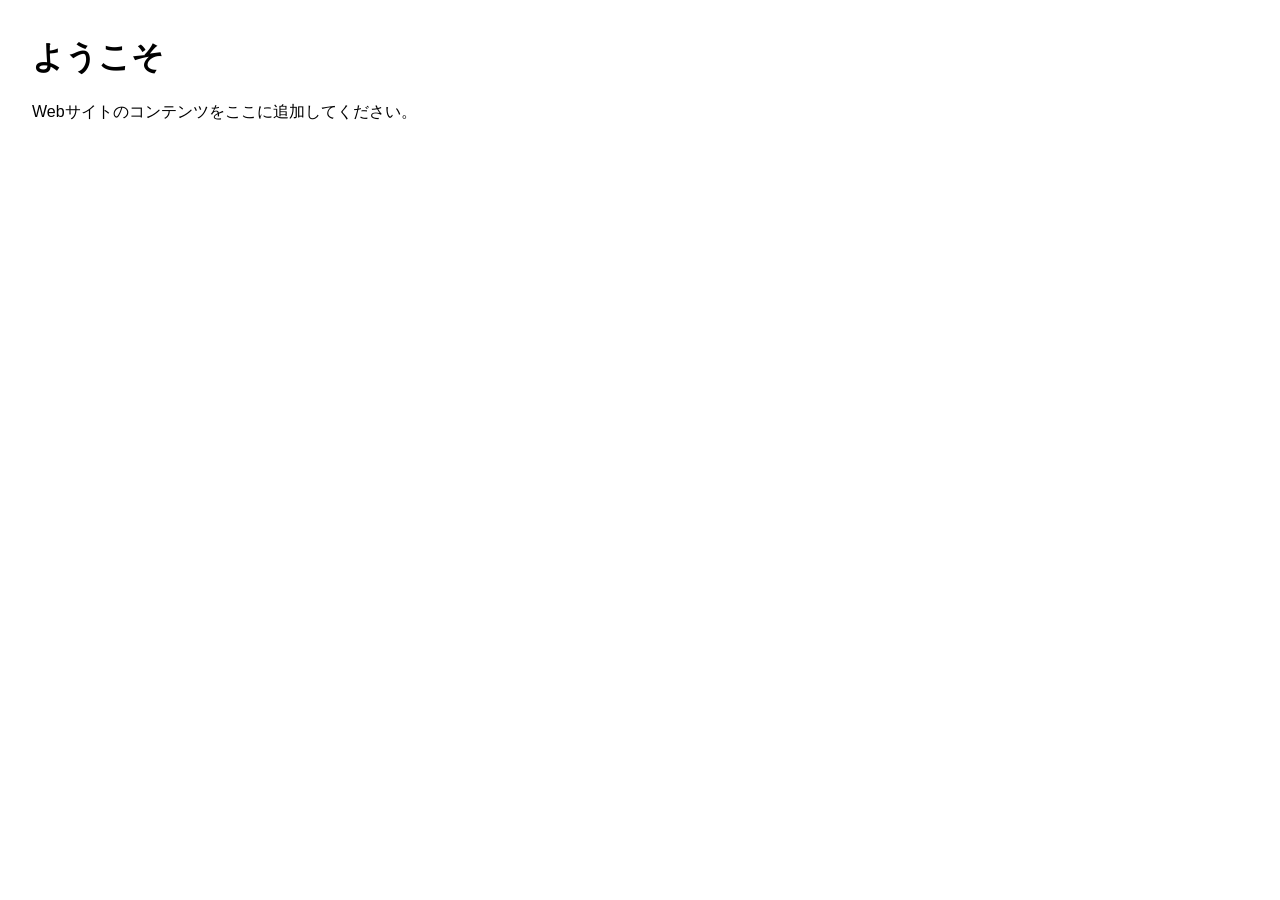
==== index.html @ 67c65570 "初期コミット：Webサイトの最低限のファイルを追加 Co-authored-by: Cursor <cursoragent@cursor.com>" ====
<!DOCTYPE html>
<html lang="ja">
<head>
  <meta charset="UTF-8">
  <meta name="viewport" content="width=device-width, initial-scale=1.0">
  <title>サイトタイトル</title>
  <link rel="stylesheet" href="style.css">
</head>
<body>
  <h1>ようこそ</h1>
  <p>Webサイトのコンテンツをここに追加してください。</p>
</body>
</html>
---- style.css ----
* {
  margin: 0;
  padding: 0;
  box-sizing: border-box;
}

body {
  font-family: sans-serif;
  line-height: 1.6;
  padding: 2rem;
}

h1 {
  margin-bottom: 1rem;
}
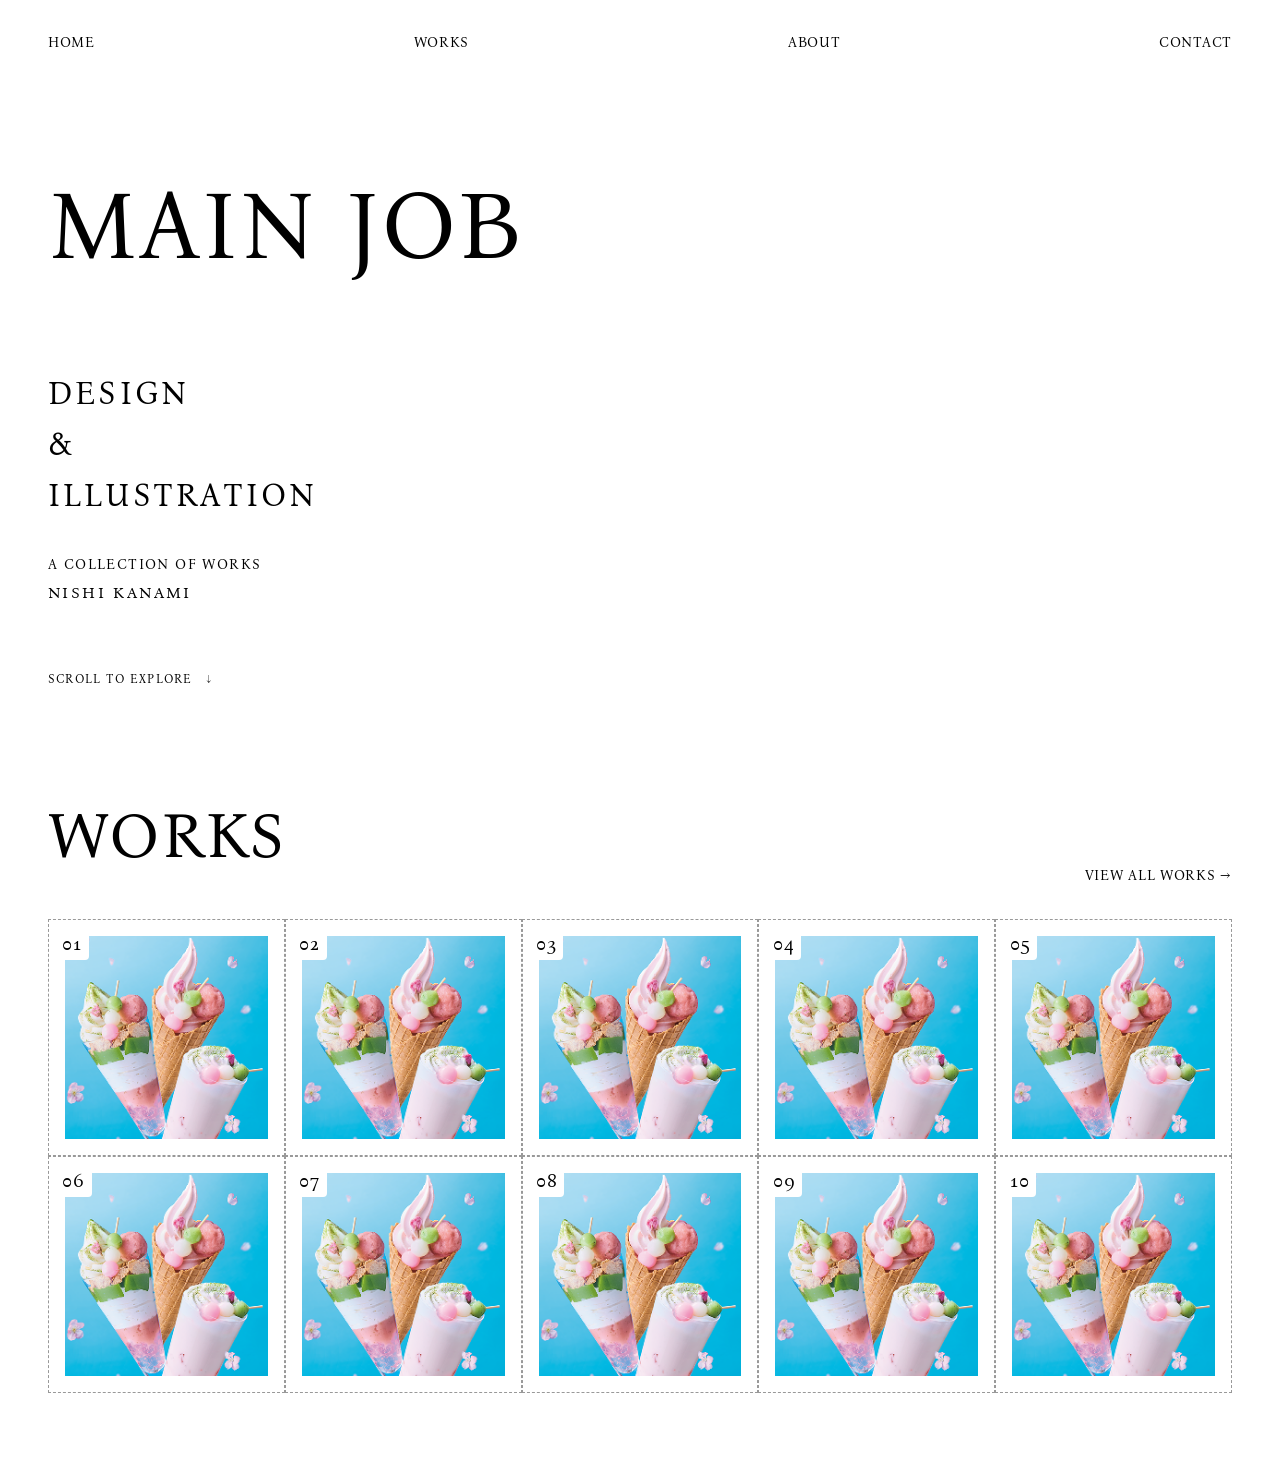
==== commit 0d42bad3: "works サムネまで進めた" ====
--- a/index.html
+++ b/index.html
@@ -3,11 +3,62 @@
 <head>
   <meta charset="UTF-8">
   <meta name="viewport" content="width=device-width, initial-scale=1.0">
-  <title>サイトタイトル</title>
+  <title>NISHI KANAMI - DESIGN & ILLUSTRATION</title>
+  <link rel="preconnect" href="https://fonts.googleapis.com">
+  <link rel="preconnect" href="https://fonts.gstatic.com" crossorigin>
+  <link href="https://fonts.googleapis.com/css2?family=Bona+Nova:ital,wght@0,400;0,700;1,400&display=swap" rel="stylesheet">
   <link rel="stylesheet" href="style.css">
 </head>
 <body>
-  <h1>ようこそ</h1>
-  <p>Webサイトのコンテンツをここに追加してください。</p>
+  <header class="header">
+    <nav class="header-nav">
+      <a href="#">HOME</a>
+      <a href="#">WORKS</a>
+      <a href="#">ABOUT</a>
+      <a href="#">CONTACT</a>
+    </nav>
+  </header>
+
+  <main>
+    <section class="main-job">
+      <h1 class="main-job-title">MAIN JOB</h1>
+    </section>
+
+    <section class="design-section">
+      <p class="design-text">
+        DESIGN<br>
+        &<br>
+        ILLUSTRATION
+      </p>
+    </section>
+
+    <section class="collection-section">
+      <p class="collection-caption">A COLLECTION OF WORKS</p>
+      <p class="collection-name">NISHI KANAMI</p>
+    </section>
+
+    <section class="scroll-section">
+      <p class="scroll-indicator">SCROLL TO EXPLORE <span class="arrow">↓</span></p>
+    </section>
+
+    <section class="works">
+      <div class="works-header">
+        <h2 class="works-title">WORKS</h2>
+        <a href="#" class="view-all">VIEW ALL WORKS →</a>
+      </div>
+      <div class="works-grid">
+        <a href="#" class="work-item"><span class="work-num">01</span><div class="work-thumb"><div class="work-thumb-overlay"><span class="work-overlay-year">2023</span><span class="work-overlay-title">COEDO PRISM</span><span class="work-overlay-subtitle">PACKAGE DESIGN</span></div></div></a>
+        <a href="#" class="work-item"><span class="work-num">02</span><div class="work-thumb"><div class="work-thumb-overlay"><span class="work-overlay-year">2023</span><span class="work-overlay-title">COEDO PRISM</span><span class="work-overlay-subtitle">PACKAGE DESIGN</span></div></div></a>
+        <a href="#" class="work-item"><span class="work-num">03</span><div class="work-thumb"><div class="work-thumb-overlay"><span class="work-overlay-year">2023</span><span class="work-overlay-title">COEDO PRISM</span><span class="work-overlay-subtitle">PACKAGE DESIGN</span></div></div></a>
+        <a href="#" class="work-item"><span class="work-num">04</span><div class="work-thumb"><div class="work-thumb-overlay"><span class="work-overlay-year">2023</span><span class="work-overlay-title">COEDO PRISM</span><span class="work-overlay-subtitle">PACKAGE DESIGN</span></div></div></a>
+        <a href="#" class="work-item"><span class="work-num">05</span><div class="work-thumb"><div class="work-thumb-overlay"><span class="work-overlay-year">2023</span><span class="work-overlay-title">COEDO PRISM</span><span class="work-overlay-subtitle">PACKAGE DESIGN</span></div></div></a>
+        <a href="#" class="work-item"><span class="work-num">06</span><div class="work-thumb"><div class="work-thumb-overlay"><span class="work-overlay-year">2023</span><span class="work-overlay-title">COEDO PRISM</span><span class="work-overlay-subtitle">PACKAGE DESIGN</span></div></div></a>
+        <a href="#" class="work-item"><span class="work-num">07</span><div class="work-thumb"><div class="work-thumb-overlay"><span class="work-overlay-year">2023</span><span class="work-overlay-title">COEDO PRISM</span><span class="work-overlay-subtitle">PACKAGE DESIGN</span></div></div></a>
+        <a href="#" class="work-item"><span class="work-num">08</span><div class="work-thumb"><div class="work-thumb-overlay"><span class="work-overlay-year">2023</span><span class="work-overlay-title">COEDO PRISM</span><span class="work-overlay-subtitle">PACKAGE DESIGN</span></div></div></a>
+        <a href="#" class="work-item"><span class="work-num">09</span><div class="work-thumb"><div class="work-thumb-overlay"><span class="work-overlay-year">2023</span><span class="work-overlay-title">COEDO PRISM</span><span class="work-overlay-subtitle">PACKAGE DESIGN</span></div></div></a>
+        <a href="#" class="work-item"><span class="work-num">10</span><div class="work-thumb"><div class="work-thumb-overlay"><span class="work-overlay-year">2023</span><span class="work-overlay-title">COEDO PRISM</span><span class="work-overlay-subtitle">PACKAGE DESIGN</span></div></div></a>
+      </div>
+    </section>
+  </main>
 </body>
 </html>
--- a/style.css
+++ b/style.css
@@ -1,15 +1,216 @@
 * {
-  margin: 0;
-  padding: 0;
-  box-sizing: border-box;
+    margin: 0;
+    padding: 0;
+    box-sizing: border-box;
 }
 
 body {
-  font-family: sans-serif;
-  line-height: 1.6;
-  padding: 2rem;
-}
-
-h1 {
-  margin-bottom: 1rem;
-}
+    font-family: "Bona Nova", serif;
+    line-height: 1.6;
+    background: #fff;
+    color: #000;
+}
+
+/* Header */
+.header {
+    width: 100%;
+    padding: 2rem 3rem;
+}
+
+.header-nav {
+    display: flex;
+    justify-content: space-between;
+    max-width: 100%;
+}
+
+.header-nav a {
+    font-family: "Bona Nova", serif;
+    font-size: 0.875rem;
+    font-weight: 500;
+    letter-spacing: 0.05em;
+    text-transform: uppercase;
+    color: #000;
+    text-decoration: none;
+}
+
+.header-nav a:hover {
+    opacity: 0.6;
+}
+
+/* Main Job */
+.main-job {
+    padding: 4rem 3rem;
+}
+
+.main-job-title {
+    font-family: "Bona Nova", serif;
+    font-size: clamp(3rem, 8vw, 6rem);
+    font-weight: 400;
+    letter-spacing: 0.02em;
+}
+
+/* Design Section */
+.design-section {
+    padding: 0 3rem 2rem;
+}
+
+.design-text {
+    font-family: "Bona Nova", serif;
+    font-size: clamp(1.25rem, 3vw, 2rem);
+    font-weight: 400;
+    letter-spacing: 0.1em;
+    line-height: 1.6;
+}
+
+/* Collection Section */
+.collection-section {
+    padding: 0 3rem 2rem;
+}
+
+.collection-caption {
+    font-family: "Bona Nova", serif;
+    font-size: 0.875rem;
+    letter-spacing: 0.1em;
+    margin-bottom: 0.25rem;
+}
+
+.collection-name {
+    font-family: "Bona Nova", serif;
+    font-size: 1rem;
+    letter-spacing: 0.15em;
+}
+
+/* Scroll Section */
+.scroll-section {
+    padding: 2rem 3rem;
+}
+
+.scroll-indicator {
+    font-family: "Bona Nova", serif;
+    font-size: 0.75rem;
+    letter-spacing: 0.1em;
+}
+
+.scroll-indicator .arrow {
+    display: inline-block;
+    margin-left: 0.5rem;
+}
+
+/* Works */
+.works {
+    padding: 4rem 3rem;
+}
+
+.works-header {
+    display: flex;
+    justify-content: space-between;
+    align-items: flex-end;
+    margin-bottom: 2rem;
+}
+
+.works-title {
+    font-family: "Bona Nova", serif;
+    font-size: clamp(2rem, 5vw, 4rem);
+    font-weight: 400;
+    letter-spacing: 0.02em;
+}
+
+.view-all {
+    font-family: "Bona Nova", serif;
+    font-size: 0.875rem;
+    letter-spacing: 0.05em;
+    color: #000;
+    text-decoration: none;
+}
+
+.view-all:hover {
+    opacity: 0.6;
+}
+
+.works-grid {
+    display: flex;
+    flex-wrap: wrap;
+    gap: 0;
+}
+
+.work-item {
+    position: relative;
+    display: block;
+    width: 20%;
+    min-width: 140px;
+    aspect-ratio: 1;
+    text-decoration: none;
+    color: inherit;
+}
+
+.work-num {
+    position: absolute;
+    top: 0.5rem;
+    left: 0.5rem;
+    font-family: "Bona Nova", serif;
+    font-size: 1.25rem;
+    letter-spacing: 0.05em;
+    line-height: 1.25;
+    z-index: 1;
+    background: #fff;
+    padding: 0.25rem 0.4rem;
+    border-radius: 4px;
+}
+
+.work-thumb {
+    position: relative;
+    width: 100%;
+    height: 100%;
+    border: 1px dashed #999;
+    overflow: hidden;
+}
+
+.work-thumb::before {
+    content: "";
+    position: absolute;
+    inset: 16px;
+    background: #f0f0f0 url("images/work-sample.png") center / cover no-repeat;
+    transition: filter 0.3s ease;
+}
+
+.work-item:hover .work-thumb::before {
+    filter: blur(5px);
+}
+
+.work-thumb-overlay {
+    position: absolute;
+    inset: 16px;
+    display: flex;
+    flex-direction: column;
+    align-items: flex-start;
+    justify-content: center;
+    gap: 0.25rem;
+    padding: 1rem;
+    opacity: 0;
+    transition: opacity 0.3s ease;
+    z-index: 2;
+}
+
+.work-item:hover .work-thumb-overlay {
+    opacity: 1;
+}
+
+.work-overlay-year,
+.work-overlay-title,
+.work-overlay-subtitle {
+    font-family: "Bona Nova", serif;
+    font-weight: 400;
+    letter-spacing: 0.1em;
+}
+
+.work-overlay-year {
+    font-size: 0.75rem;
+}
+
+.work-overlay-title {
+    font-size: 0.875rem;
+}
+
+.work-overlay-subtitle {
+    font-size: 0.75rem;
+}
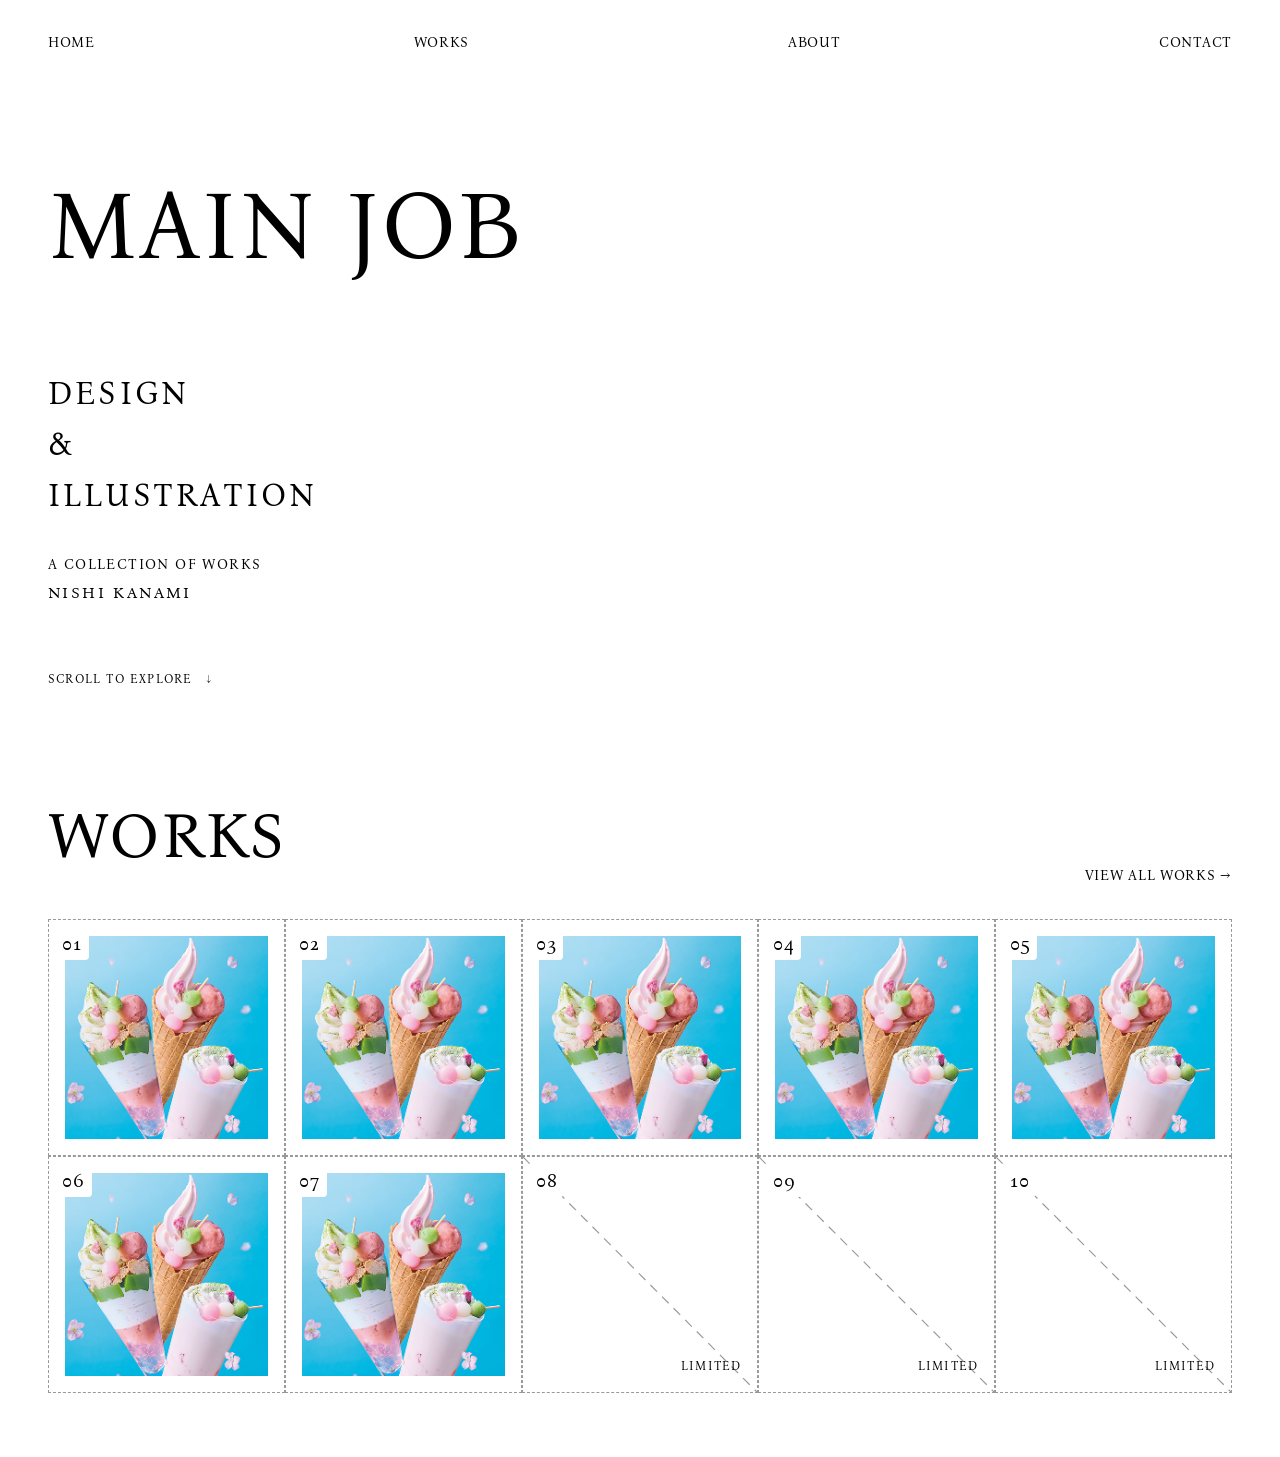
==== commit f6a36894: "斜線追加" ====
--- a/index.html
+++ b/index.html
@@ -54,9 +54,9 @@
         <a href="#" class="work-item"><span class="work-num">05</span><div class="work-thumb"><div class="work-thumb-overlay"><span class="work-overlay-year">2023</span><span class="work-overlay-title">COEDO PRISM</span><span class="work-overlay-subtitle">PACKAGE DESIGN</span></div></div></a>
         <a href="#" class="work-item"><span class="work-num">06</span><div class="work-thumb"><div class="work-thumb-overlay"><span class="work-overlay-year">2023</span><span class="work-overlay-title">COEDO PRISM</span><span class="work-overlay-subtitle">PACKAGE DESIGN</span></div></div></a>
         <a href="#" class="work-item"><span class="work-num">07</span><div class="work-thumb"><div class="work-thumb-overlay"><span class="work-overlay-year">2023</span><span class="work-overlay-title">COEDO PRISM</span><span class="work-overlay-subtitle">PACKAGE DESIGN</span></div></div></a>
-        <a href="#" class="work-item"><span class="work-num">08</span><div class="work-thumb"><div class="work-thumb-overlay"><span class="work-overlay-year">2023</span><span class="work-overlay-title">COEDO PRISM</span><span class="work-overlay-subtitle">PACKAGE DESIGN</span></div></div></a>
-        <a href="#" class="work-item"><span class="work-num">09</span><div class="work-thumb"><div class="work-thumb-overlay"><span class="work-overlay-year">2023</span><span class="work-overlay-title">COEDO PRISM</span><span class="work-overlay-subtitle">PACKAGE DESIGN</span></div></div></a>
-        <a href="#" class="work-item"><span class="work-num">10</span><div class="work-thumb"><div class="work-thumb-overlay"><span class="work-overlay-year">2023</span><span class="work-overlay-title">COEDO PRISM</span><span class="work-overlay-subtitle">PACKAGE DESIGN</span></div></div></a>
+        <a href="#" class="work-item work-item-limited"><span class="work-num">08</span><div class="work-thumb work-thumb-limited"><span class="work-limited-text">LIMITED</span></div></a>
+        <a href="#" class="work-item work-item-limited"><span class="work-num">09</span><div class="work-thumb work-thumb-limited"><span class="work-limited-text">LIMITED</span></div></a>
+        <a href="#" class="work-item work-item-limited"><span class="work-num">10</span><div class="work-thumb work-thumb-limited"><span class="work-limited-text">LIMITED</span></div></a>
       </div>
     </section>
   </main>
--- a/style.css
+++ b/style.css
@@ -174,7 +174,40 @@
 }
 
 .work-item:hover .work-thumb::before {
-    filter: blur(5px);
+    filter: blur(30px);
+}
+
+/* Work limited (08-10) */
+.work-thumb-limited::before {
+    display: none;
+}
+
+.work-thumb-limited {
+    background: #fff;
+}
+
+.work-thumb-limited::after {
+    content: "";
+    position: absolute;
+    top: 0;
+    left: 0;
+    width: 100%;
+    height: 100%;
+    background: url("data:image/svg+xml,%3Csvg xmlns='http://www.w3.org/2000/svg' viewBox='0 0 100 100' preserveAspectRatio='none'%3E%3Cline x1='0' y1='0' x2='100' y2='100' stroke='%23999' stroke-width='0.5' stroke-dasharray='4 3'/%3E%3C/svg%3E") no-repeat center/100% 100%;
+    pointer-events: none;
+}
+
+.work-limited-text {
+    position: absolute;
+    bottom: 16px;
+    right: 16px;
+    font-family: "Bona Nova", serif;
+    font-size: 0.75rem;
+    font-weight: 400;
+    letter-spacing: 0.1em;
+    color: #000;
+    text-transform: uppercase;
+    z-index: 1;
 }
 
 .work-thumb-overlay {
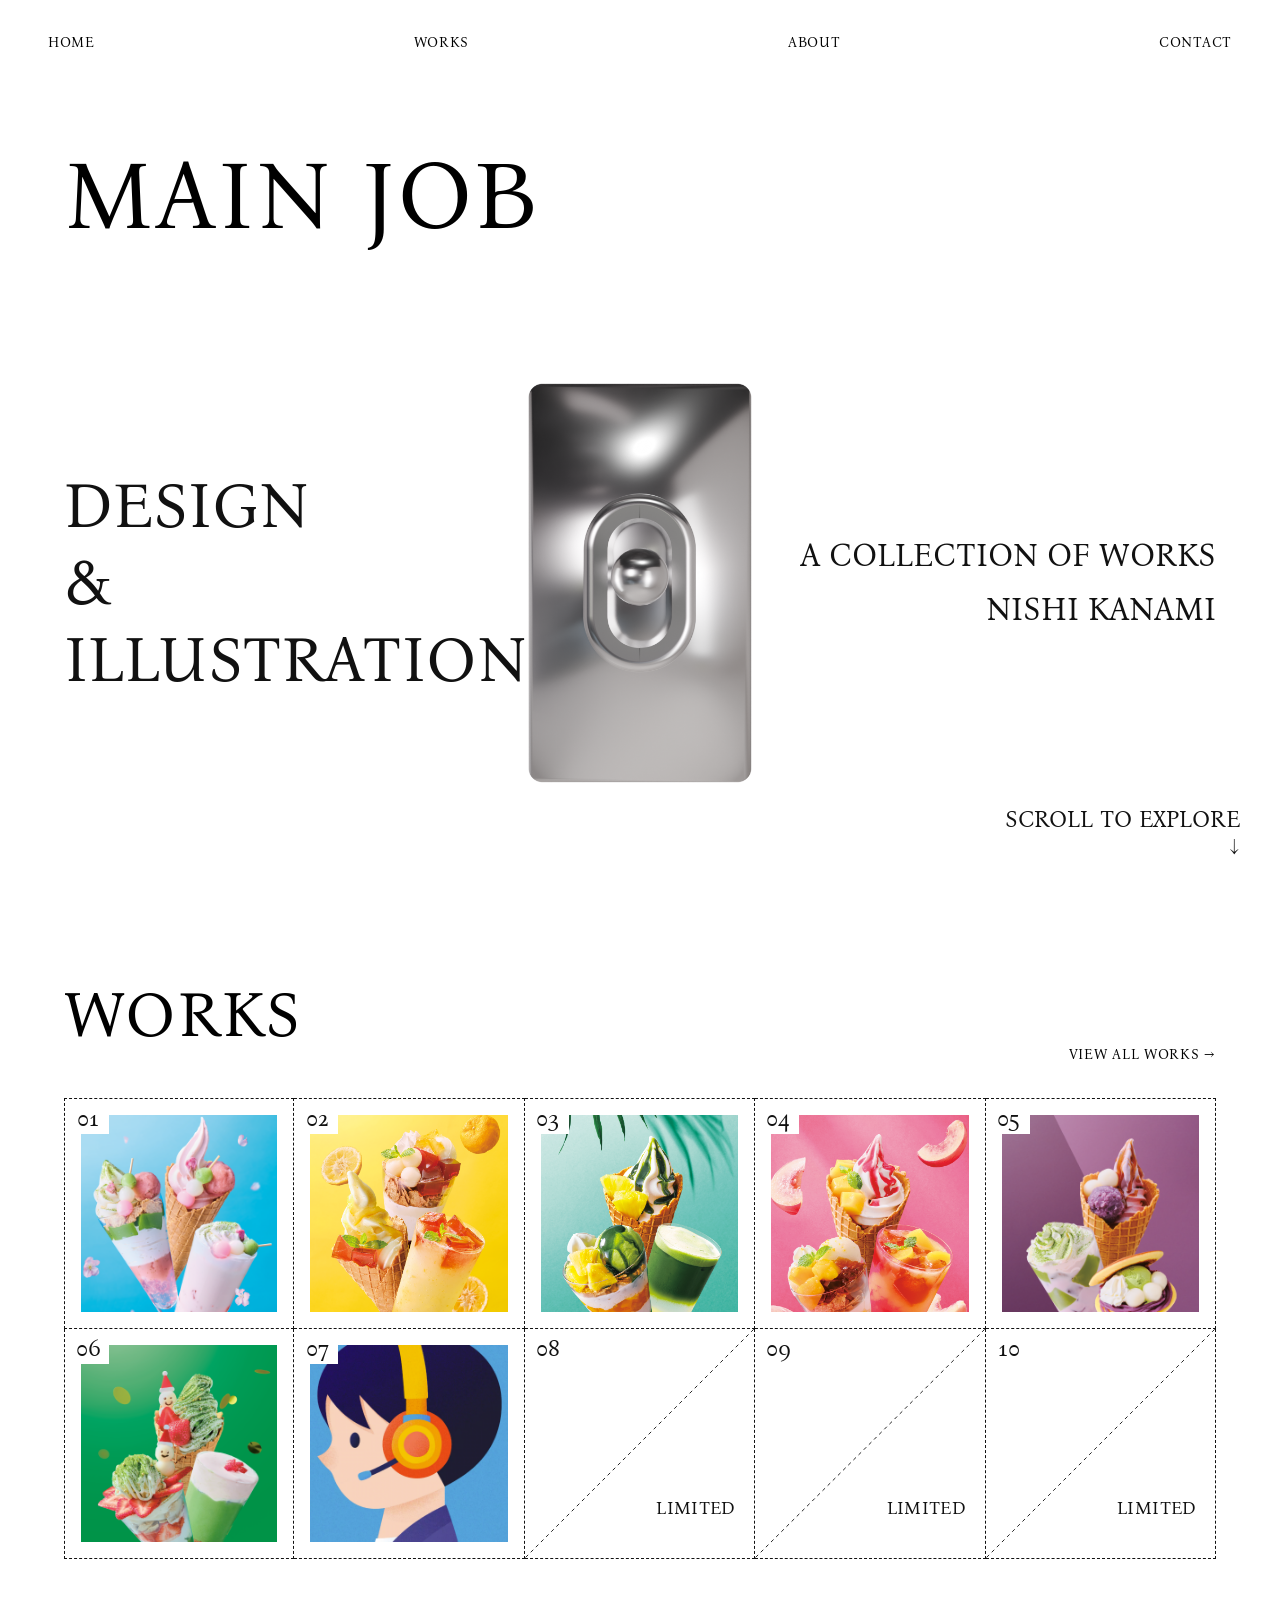
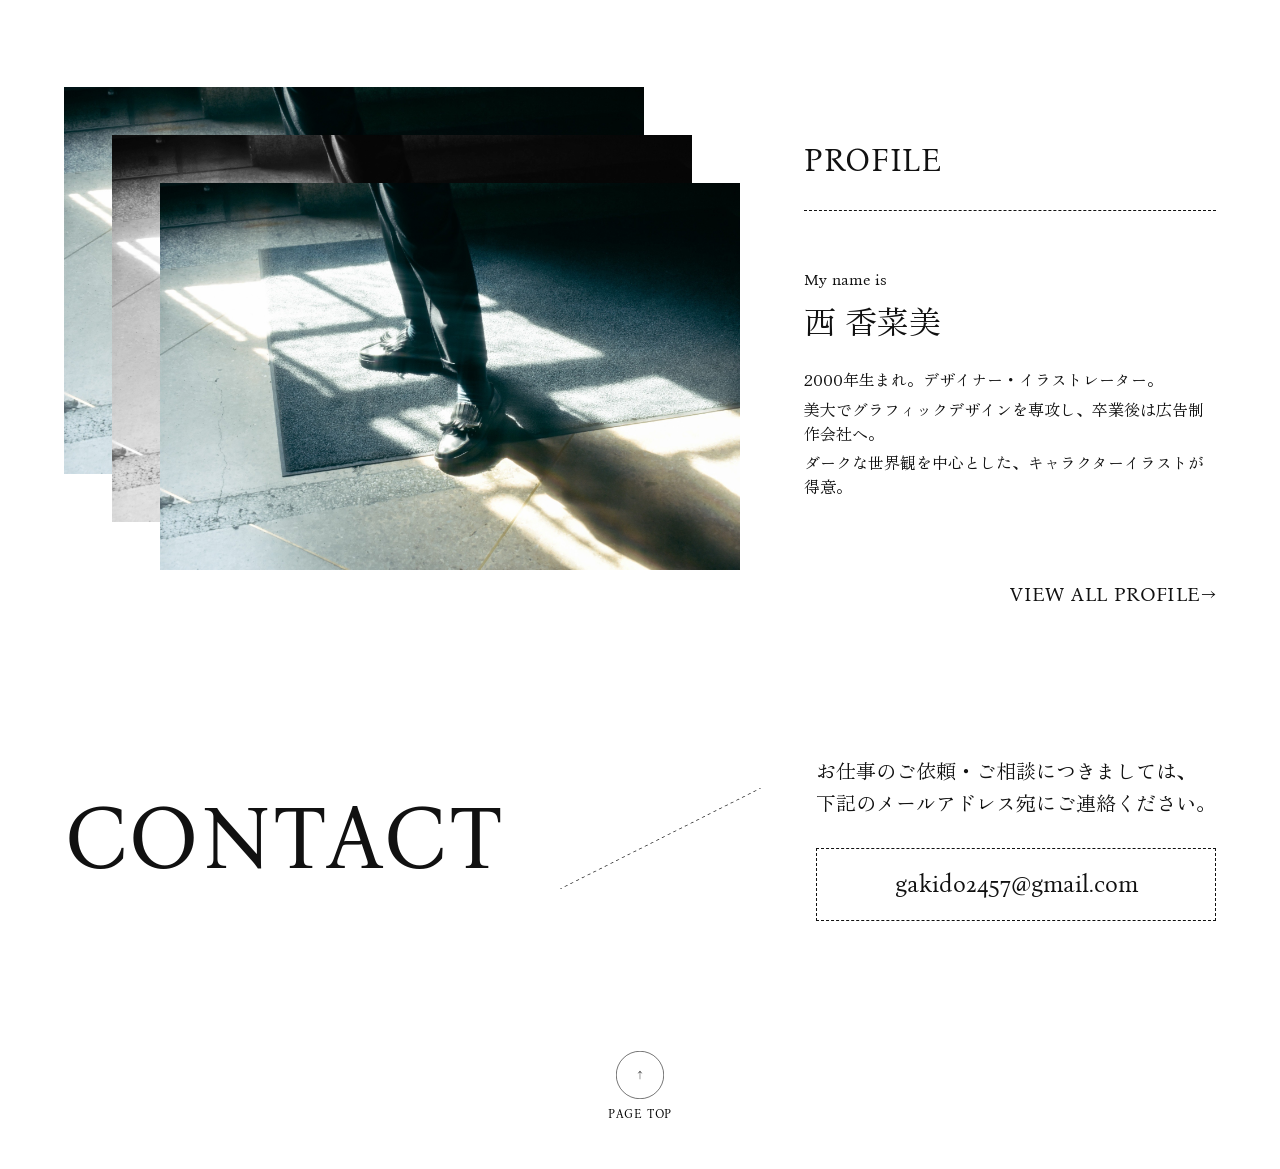
==== commit 45d85581: "白だいたいできた" ====
--- a/index.html
+++ b/index.html
@@ -6,59 +6,123 @@
   <title>NISHI KANAMI - DESIGN & ILLUSTRATION</title>
   <link rel="preconnect" href="https://fonts.googleapis.com">
   <link rel="preconnect" href="https://fonts.gstatic.com" crossorigin>
-  <link href="https://fonts.googleapis.com/css2?family=Bona+Nova:ital,wght@0,400;0,700;1,400&display=swap" rel="stylesheet">
+  <link href="https://fonts.googleapis.com/css2?family=Bona+Nova:ital,wght@0,400;0,700;1,400&family=Zen+Old+Mincho:wght@400;500;700&display=swap" rel="stylesheet">
   <link rel="stylesheet" href="style.css">
 </head>
 <body>
   <header class="header">
     <nav class="header-nav">
-      <a href="#">HOME</a>
-      <a href="#">WORKS</a>
-      <a href="#">ABOUT</a>
-      <a href="#">CONTACT</a>
+      <a href="index.html">HOME</a>
+      <a href="works.html">WORKS</a>
+      <a href="about.html">ABOUT</a>
+      <a href="index.html#contact">CONTACT</a>
     </nav>
   </header>
 
   <main>
-    <section class="main-job">
-      <h1 class="main-job-title">MAIN JOB</h1>
+    <div class="top-viewport-hero">
+      <section class="main-job">
+        <h1 class="main-job-title">MAIN JOB</h1>
+      </section>
+
+      <!-- Figma: node 1-16 https://www.figma.com/design/kTKaPvHE5kTtJ6r1PyapXi/Untitled?node-id=1-16 -->
+      <section class="hero-intro" aria-label="イントロダクション">
+        <div class="hero-intro-inner">
+          <div class="hero-intro-left">
+            <p>DESIGN</p>
+            <p>&</p>
+            <p>ILLUSTRATION</p>
+          </div>
+          <div class="hero-intro-visual">
+            <img src="images/switch/0001.png" alt="" width="224" height="400" loading="lazy" decoding="async">
+          </div>
+          <div class="hero-intro-right">
+            <div class="hero-intro-right-copy">
+              <p>A COLLECTION OF WORKS</p>
+              <p>NISHI KANAMI</p>
+            </div>
+          </div>
+        </div>
+      </section>
+      <p class="hero-intro-scroll">
+        <span class="hero-intro-scroll-line">SCROLL TO EXPLORE</span>
+        <span class="hero-intro-scroll-arrow" aria-hidden="true">↓</span>
+      </p>
+    </div>
+
+    <section class="works" id="works">
+      <div class="works-header">
+        <h2 class="works-title">WORKS</h2>
+        <a href="works.html" class="view-all">VIEW ALL WORKS →</a>
+      </div>
+      <!-- Figma 1:28 https://www.figma.com/design/kTKaPvHE5kTtJ6r1PyapXi/Untitled?node-id=1-28 -->
+      <div class="works-grid">
+        <a href="#" class="work-item"><span class="work-num">01</span><div class="work-thumb"><img class="work-thumb-img" src="images/works/01.png" alt="作品 01"></div></a>
+        <a href="#" class="work-item"><span class="work-num">02</span><div class="work-thumb"><img class="work-thumb-img" src="images/works/02.png" alt="作品 02"></div></a>
+        <a href="#" class="work-item"><span class="work-num">03</span><div class="work-thumb"><img class="work-thumb-img" src="images/works/03.png" alt="作品 03"></div></a>
+        <a href="#" class="work-item"><span class="work-num">04</span><div class="work-thumb"><img class="work-thumb-img" src="images/works/04.png" alt="作品 04"></div></a>
+        <a href="#" class="work-item"><span class="work-num">05</span><div class="work-thumb"><img class="work-thumb-img" src="images/works/05.png" alt="作品 05"></div></a>
+        <a href="work-coedo-prism.html" class="work-item"><span class="work-num">06</span><div class="work-thumb"><img class="work-thumb-img" src="images/works/06.png" alt="作品 06"></div></a>
+        <a href="#" class="work-item"><span class="work-num">07</span><div class="work-thumb"><img class="work-thumb-img" src="images/works/07.png" alt="作品 07"></div></a>
+        <a href="#" class="work-item work-item-limited"><span class="work-num">08</span><div class="work-thumb work-thumb-limited"><img class="work-limited-line" src="images/works/limited-diagonal.svg" alt="" aria-hidden="true"><span class="work-limited-text">limited</span></div></a>
+        <a href="#" class="work-item work-item-limited"><span class="work-num">09</span><div class="work-thumb work-thumb-limited"><img class="work-limited-line" src="images/works/limited-diagonal.svg" alt="" aria-hidden="true"><span class="work-limited-text">limited</span></div></a>
+        <a href="#" class="work-item work-item-limited"><span class="work-num">10</span><div class="work-thumb work-thumb-limited"><img class="work-limited-line" src="images/works/limited-diagonal.svg" alt="" aria-hidden="true"><span class="work-limited-text">limited</span></div></a>
+      </div>
     </section>
 
-    <section class="design-section">
-      <p class="design-text">
-        DESIGN<br>
-        &<br>
-        ILLUSTRATION
-      </p>
+    <!-- Figma 1:76 https://www.figma.com/design/kTKaPvHE5kTtJ6r1PyapXi/Untitled?node-id=1-76 -->
+    <section class="profile">
+      <div class="profile-images">
+        <img src="images/IMG_4295.jpg" alt="" class="profile-img profile-img-1">
+        <img src="images/IMG_4295.jpg" alt="" class="profile-img profile-img-2">
+        <img src="images/IMG_4295.jpg" alt="プロフィール写真" class="profile-img profile-img-3">
+      </div>
+      <div class="profile-content">
+        <div class="profile-content-inner">
+          <h2 class="profile-heading">PROFILE</h2>
+          <div class="profile-body">
+            <div class="profile-name-block">
+              <p class="profile-label">My name is</p>
+              <p class="profile-name">西 香菜美</p>
+            </div>
+            <div class="profile-text profile-text-figma">
+              <p>2000年生まれ。デザイナー・イラストレーター。</p>
+              <p>美大でグラフィックデザインを専攻し、卒業後は広告制作会社へ。</p>
+              <p>ダークな世界観を中心とした、キャラクターイラストが得意。</p>
+            </div>
+          </div>
+        </div>
+        <a href="#" class="profile-view-all">VIEW ALL PROFILE→</a>
+      </div>
     </section>
 
-    <section class="collection-section">
-      <p class="collection-caption">A COLLECTION OF WORKS</p>
-      <p class="collection-name">NISHI KANAMI</p>
-    </section>
-
-    <section class="scroll-section">
-      <p class="scroll-indicator">SCROLL TO EXPLORE <span class="arrow">↓</span></p>
-    </section>
-
-    <section class="works">
-      <div class="works-header">
-        <h2 class="works-title">WORKS</h2>
-        <a href="#" class="view-all">VIEW ALL WORKS →</a>
+    <!-- Figma 1:92 https://www.figma.com/design/kTKaPvHE5kTtJ6r1PyapXi/Untitled?node-id=1-92 -->
+    <section class="contact" id="contact">
+      <h2 class="contact-title">CONTACT</h2>
+      <div class="contact-divider" aria-hidden="true">
+        <img src="images/contact/contact-diagonal.svg" alt="" width="201" height="201">
       </div>
-      <div class="works-grid">
-        <a href="#" class="work-item"><span class="work-num">01</span><div class="work-thumb"><div class="work-thumb-overlay"><span class="work-overlay-year">2023</span><span class="work-overlay-title">COEDO PRISM</span><span class="work-overlay-subtitle">PACKAGE DESIGN</span></div></div></a>
-        <a href="#" class="work-item"><span class="work-num">02</span><div class="work-thumb"><div class="work-thumb-overlay"><span class="work-overlay-year">2023</span><span class="work-overlay-title">COEDO PRISM</span><span class="work-overlay-subtitle">PACKAGE DESIGN</span></div></div></a>
-        <a href="#" class="work-item"><span class="work-num">03</span><div class="work-thumb"><div class="work-thumb-overlay"><span class="work-overlay-year">2023</span><span class="work-overlay-title">COEDO PRISM</span><span class="work-overlay-subtitle">PACKAGE DESIGN</span></div></div></a>
-        <a href="#" class="work-item"><span class="work-num">04</span><div class="work-thumb"><div class="work-thumb-overlay"><span class="work-overlay-year">2023</span><span class="work-overlay-title">COEDO PRISM</span><span class="work-overlay-subtitle">PACKAGE DESIGN</span></div></div></a>
-        <a href="#" class="work-item"><span class="work-num">05</span><div class="work-thumb"><div class="work-thumb-overlay"><span class="work-overlay-year">2023</span><span class="work-overlay-title">COEDO PRISM</span><span class="work-overlay-subtitle">PACKAGE DESIGN</span></div></div></a>
-        <a href="#" class="work-item"><span class="work-num">06</span><div class="work-thumb"><div class="work-thumb-overlay"><span class="work-overlay-year">2023</span><span class="work-overlay-title">COEDO PRISM</span><span class="work-overlay-subtitle">PACKAGE DESIGN</span></div></div></a>
-        <a href="#" class="work-item"><span class="work-num">07</span><div class="work-thumb"><div class="work-thumb-overlay"><span class="work-overlay-year">2023</span><span class="work-overlay-title">COEDO PRISM</span><span class="work-overlay-subtitle">PACKAGE DESIGN</span></div></div></a>
-        <a href="#" class="work-item work-item-limited"><span class="work-num">08</span><div class="work-thumb work-thumb-limited"><span class="work-limited-text">LIMITED</span></div></a>
-        <a href="#" class="work-item work-item-limited"><span class="work-num">09</span><div class="work-thumb work-thumb-limited"><span class="work-limited-text">LIMITED</span></div></a>
-        <a href="#" class="work-item work-item-limited"><span class="work-num">10</span><div class="work-thumb work-thumb-limited"><span class="work-limited-text">LIMITED</span></div></a>
+      <div class="contact-content">
+        <div class="contact-text">
+          <p>お仕事のご依頼・ご相談につきましては、</p>
+          <p>下記のメールアドレス宛にご連絡ください。</p>
+        </div>
+        <p class="contact-email">gakido2457@gmail.com</p>
       </div>
     </section>
   </main>
+
+  <footer class="footer">
+    <button type="button" class="page-top" aria-label="ページトップへ">
+      <span class="page-top-icon"><img src="images/arrow-pagetop.svg" alt="" width="48" height="48" decoding="async"></span>
+      <span class="page-top-text">PAGE TOP</span>
+    </button>
+  </footer>
+
+  <script>
+    document.querySelector('.page-top').addEventListener('click', function() {
+      window.scrollTo({ top: 0, behavior: 'smooth' });
+    });
+  </script>
 </body>
 </html>
--- a/style.css
+++ b/style.css
@@ -2,6 +2,10 @@
     margin: 0;
     padding: 0;
     box-sizing: border-box;
+}
+
+:root {
+    --header-h: 5.5rem;
 }
 
 body {
@@ -11,10 +15,20 @@
     color: #000;
 }
 
+main {
+    padding-top: var(--header-h);
+}
+
 /* Header */
 .header {
+    position: fixed;
+    top: 0;
+    left: 0;
+    right: 0;
+    z-index: 200;
     width: 100%;
     padding: 2rem 3rem;
+    background: #fff;
 }
 
 .header-nav {
@@ -37,9 +51,19 @@
     opacity: 0.6;
 }
 
+/* 先頭ブロック: MAIN JOB + ヒーローを合わせて 1 画面分 */
+.top-viewport-hero {
+    position: relative;
+    min-height: calc(100vh - var(--header-h));
+    min-height: calc(100svh - var(--header-h));
+    display: flex;
+    flex-direction: column;
+}
+
 /* Main Job */
 .main-job {
-    padding: 4rem 3rem;
+    flex: 0 0 auto;
+    padding: 2rem 4rem 0;
 }
 
 .main-job-title {
@@ -49,56 +73,182 @@
     letter-spacing: 0.02em;
 }
 
-/* Design Section */
-.design-section {
-    padding: 0 3rem 2rem;
-}
-
-.design-text {
-    font-family: "Bona Nova", serif;
-    font-size: clamp(1.25rem, 3vw, 2rem);
-    font-weight: 400;
-    letter-spacing: 0.1em;
-    line-height: 1.6;
-}
-
-/* Collection Section */
-.collection-section {
-    padding: 0 3rem 2rem;
-}
-
-.collection-caption {
-    font-family: "Bona Nova", serif;
-    font-size: 0.875rem;
-    letter-spacing: 0.1em;
-    margin-bottom: 0.25rem;
-}
-
-.collection-name {
-    font-family: "Bona Nova", serif;
-    font-size: 1rem;
-    letter-spacing: 0.15em;
-}
-
-/* Scroll Section */
-.scroll-section {
-    padding: 2rem 3rem;
-}
-
-.scroll-indicator {
-    font-family: "Bona Nova", serif;
-    font-size: 0.75rem;
-    letter-spacing: 0.1em;
-}
-
-.scroll-indicator .arrow {
-    display: inline-block;
-    margin-left: 0.5rem;
-}
-
-/* Works */
+/* Hero intro (Figma 1:16 — DESIGN & illustration | switch | collection + scroll) */
+.hero-intro {
+    flex: 1 1 auto;
+    display: flex;
+    flex-direction: column;
+    min-height: 0;
+    padding: 2rem 4rem 2.5rem;
+}
+
+.hero-intro-inner {
+    flex: 1 1 auto;
+    display: flex;
+    flex-direction: row;
+    align-items: stretch;
+    justify-content: space-between;
+    gap: clamp(1rem, 3vw, 2.5rem);
+    min-height: 0;
+}
+
+.hero-intro-left,
+.hero-intro-visual {
+    align-self: center;
+}
+
+.hero-intro-left {
+    flex: 1 1 0;
+    min-width: 0;
+    font-family: "Bona Nova", serif;
+    font-size: clamp(2rem, 6vw, 4rem);
+    font-weight: 400;
+    color: #111;
+    line-height: 1;
+}
+
+.hero-intro-left p {
+    margin: 0;
+    line-height: normal;
+}
+
+.hero-intro-visual {
+    flex-shrink: 0;
+    width: min(224px, 28vw);
+    height: min(400px, 50vw);
+    max-height: 55vh;
+}
+
+.hero-intro-visual img {
+    width: 100%;
+    height: 100%;
+    object-fit: contain;
+    display: block;
+    pointer-events: none;
+}
+
+.hero-intro-right {
+    flex: 1 1 0;
+    min-width: 0;
+    min-height: 100%;
+    display: flex;
+    flex-direction: column;
+    align-items: stretch;
+}
+
+.hero-intro-right-copy {
+    flex: 1 1 auto;
+    display: flex;
+    flex-direction: column;
+    justify-content: center;
+    align-items: flex-end;
+    gap: 15px;
+    font-family: "Bona Nova", serif;
+    font-size: clamp(1.125rem, 2.5vw, 2rem);
+    font-weight: 400;
+    color: #111;
+    text-align: right;
+    line-height: normal;
+    min-height: 0;
+}
+
+.hero-intro-right-copy p {
+    margin: 0;
+    width: 100%;
+}
+
+.hero-intro-scroll {
+    position: absolute;
+    right: 40px;
+    bottom: 40px;
+    z-index: 1;
+    margin: 0;
+    display: flex;
+    flex-direction: column;
+    align-items: flex-end;
+    gap: 0;
+    font-family: "Bona Nova", serif;
+    font-size: clamp(1rem, 1.8vw, 1.5rem);
+    font-weight: 400;
+    color: #111;
+    text-align: right;
+    line-height: normal;
+    white-space: nowrap;
+}
+
+.hero-intro-scroll-line {
+    display: block;
+}
+
+.hero-intro-scroll-arrow {
+    display: block;
+}
+
+@media (max-width: 768px) {
+    .top-viewport-hero {
+        min-height: auto;
+    }
+
+    .main-job {
+        padding: 1.5rem 1.5rem 0;
+    }
+
+    .hero-intro {
+        flex: 0 1 auto;
+        padding: 1.5rem 1.5rem 2.5rem;
+    }
+
+    .hero-intro-inner {
+        flex-direction: column;
+        justify-content: flex-start;
+        align-items: center;
+        flex: 0 1 auto;
+        min-height: auto;
+        text-align: center;
+    }
+
+    .hero-intro-left,
+    .hero-intro-visual {
+        align-self: center;
+    }
+
+    .hero-intro-left {
+        text-align: center;
+    }
+
+    .hero-intro-visual {
+        width: min(200px, 55vw);
+        height: min(360px, 70vw);
+        max-height: none;
+    }
+
+    .hero-intro-right {
+        min-height: auto;
+        width: 100%;
+        max-width: 24rem;
+    }
+
+    .hero-intro-right-copy {
+        align-items: center;
+        text-align: center;
+    }
+
+    .hero-intro-right-copy p {
+        width: auto;
+    }
+
+    .hero-intro-scroll {
+        right: 40px;
+        bottom: 40px;
+        align-items: flex-end;
+        text-align: right;
+        white-space: normal;
+    }
+}
+
+/* Works (Figma 1:28) */
 .works {
-    padding: 4rem 3rem;
+    padding: 4rem 4rem;
 }
 
 .works-header {
@@ -135,115 +285,939 @@
 
 .work-item {
     position: relative;
-    display: block;
+    display: flex;
+    align-items: center;
+    justify-content: center;
     width: 20%;
     min-width: 140px;
     aspect-ratio: 1;
     text-decoration: none;
-    color: inherit;
+    color: #111;
+    /* 隣り合うセルで辺を共有（全周ボーダーを付けない）→ 破線の交差で太く見えない */
+    border-style: dashed;
+    border-color: #111;
+    border-width: 0 1px 1px 0;
+}
+
+.work-item:nth-child(5n + 1) {
+    border-left-width: 1px;
+}
+
+.work-item:nth-child(-n + 5) {
+    border-top-width: 1px;
 }
 
 .work-num {
     position: absolute;
-    top: 0.5rem;
-    left: 0.5rem;
-    font-family: "Bona Nova", serif;
-    font-size: 1.25rem;
-    letter-spacing: 0.05em;
-    line-height: 1.25;
-    z-index: 1;
+    top: 3px;
+    left: 2px;
+    font-family: "Bona Nova", serif;
+    font-size: 1.5rem;
+    line-height: 1;
+    z-index: 2;
     background: #fff;
-    padding: 0.25rem 0.4rem;
-    border-radius: 4px;
+    padding: 4px;
+    min-width: 1.75em;
+    text-align: center;
 }
 
 .work-thumb {
     position: relative;
     width: 100%;
     height: 100%;
-    border: 1px dashed #999;
     overflow: hidden;
-}
-
-.work-thumb::before {
-    content: "";
+    display: flex;
+    align-items: center;
+    justify-content: center;
+    padding: 16px;
+    box-sizing: border-box;
+}
+
+.work-thumb-img {
+    width: 100%;
+    height: 100%;
+    object-fit: cover;
+    aspect-ratio: 1;
+    display: block;
+}
+
+.work-item:hover .work-thumb-img {
+    opacity: 0.92;
+}
+
+.work-item-featured:hover .work-thumb-img {
+    opacity: 1;
+}
+
+.work-thumb-featured {
+    position: relative;
+}
+
+.work-thumb-featured .work-thumb-base {
     position: absolute;
-    inset: 16px;
-    background: #f0f0f0 url("images/work-sample.png") center / cover no-repeat;
-    transition: filter 0.3s ease;
-}
-
-.work-item:hover .work-thumb::before {
-    filter: blur(30px);
-}
-
-/* Work limited (08-10) */
-.work-thumb-limited::before {
-    display: none;
-}
-
+    top: 16px;
+    left: 16px;
+    right: 16px;
+    bottom: 16px;
+    width: auto;
+    height: auto;
+    object-fit: cover;
+    filter: blur(18px);
+    transform: scale(1.05);
+    z-index: 0;
+}
+
+.work-thumb-featured .work-thumb-overlay-img {
+    position: absolute;
+    left: 50%;
+    top: 50%;
+    transform: translate(-50%, -50%);
+    width: min(70%, 180px);
+    height: min(70%, 180px);
+    object-fit: cover;
+    z-index: 1;
+    box-shadow: 0 8px 32px rgba(0, 0, 0, 0.12);
+    aspect-ratio: 1;
+}
+
+.work-featured-copy {
+    position: absolute;
+    inset: 0;
+    z-index: 2;
+    display: flex;
+    flex-direction: column;
+    align-items: center;
+    justify-content: center;
+    gap: 0.35rem;
+    pointer-events: none;
+    text-align: center;
+    padding: 1rem;
+}
+
+.work-featured-year {
+    font-family: "Bona Nova", serif;
+    font-size: 1rem;
+    color: #111;
+}
+
+.work-featured-title {
+    font-family: "Bona Nova", serif;
+    font-size: 1.125rem;
+    color: #111;
+}
+
+.work-featured-sub {
+    font-family: "Bona Nova", serif;
+    font-size: 0.875rem;
+    color: #111;
+}
+
+div.work-item-limited {
+    cursor: default;
+}
+
+/* Work limited (08-10) — Figma */
 .work-thumb-limited {
     background: #fff;
 }
 
-.work-thumb-limited::after {
-    content: "";
+.work-limited-line {
     position: absolute;
-    top: 0;
-    left: 0;
+    inset: 0;
     width: 100%;
     height: 100%;
-    background: url("data:image/svg+xml,%3Csvg xmlns='http://www.w3.org/2000/svg' viewBox='0 0 100 100' preserveAspectRatio='none'%3E%3Cline x1='0' y1='0' x2='100' y2='100' stroke='%23999' stroke-width='0.5' stroke-dasharray='4 3'/%3E%3C/svg%3E") no-repeat center/100% 100%;
+    object-fit: fill;
     pointer-events: none;
 }
 
 .work-limited-text {
     position: absolute;
-    bottom: 16px;
-    right: 16px;
-    font-family: "Bona Nova", serif;
-    font-size: 0.75rem;
-    font-weight: 400;
-    letter-spacing: 0.1em;
-    color: #000;
+    bottom: 18%;
+    right: 8%;
+    font-family: "Bona Nova", serif;
+    font-size: 1.125rem;
+    font-weight: 400;
+    letter-spacing: 0.02em;
+    color: #111;
     text-transform: uppercase;
     z-index: 1;
-}
-
-.work-thumb-overlay {
+    line-height: 1;
+}
+
+/* Profile (Figma 1:76) */
+.profile {
+    display: flex;
+    flex-direction: row;
+    align-items: flex-start;
+    justify-content: space-between;
+    gap: clamp(2rem, 5vw, 4rem);
+    padding: 4rem 4rem;
+}
+
+.profile-images {
+    position: relative;
+    flex-shrink: 0;
+    width: min(676px, 100%);
+    height: 0;
+    max-width: 100%;
+}
+
+.profile-img {
     position: absolute;
-    inset: 16px;
+    display: block;
+    width: calc(580 / 676 * 100%);
+    height: auto;
+    aspect-ratio: 580 / 387;
+    object-fit: cover;
+    pointer-events: none;
+}
+
+.profile-img-1 {
+    left: 0;
+    top: 0;
+    z-index: 0;
+}
+
+.about-profile .profile-img-1 {
+    filter: grayscale(1);
+}
+
+.profile-img-2 {
+    left: 48px;
+    top: 48px;
+    z-index: 1;
+    filter: grayscale(1);
+}
+
+.profile-img-3 {
+    left: 96px;
+    top: 96px;
+    z-index: 2;
+}
+
+.profile-content {
+    flex: 1 1 0;
+    min-width: 0;
+    max-width: 560px;
+    display: flex;
+    flex-direction: column;
+    align-items: flex-end;
+    gap: 5rem;
+    padding-top: 48px;
+}
+
+.profile-content-inner {
+    width: 100%;
+    display: flex;
+    flex-direction: column;
+    gap: 3.5rem;
+}
+
+.profile-heading {
+    font-family: "Bona Nova", serif;
+    font-size: clamp(1.75rem, 3vw, 2rem);
+    font-weight: 400;
+    color: #111;
+    letter-spacing: 0.02em;
+    padding-bottom: 24px;
+    border-bottom: 1px dashed #111;
+    width: 100%;
+    margin: 0;
+}
+
+.profile-body {
+    display: flex;
+    flex-direction: column;
+    gap: 1.5rem;
+    width: 100%;
+    color: #111;
+}
+
+.profile-name-block {
+    display: flex;
+    flex-direction: column;
+    gap: 4px;
+    max-width: 293px;
+}
+
+.profile-label {
+    font-family: "Bona Nova", serif;
+    font-size: 1rem;
+    margin: 0;
+}
+
+.profile-name {
+    font-family: "Zen Old Mincho", "Yu Mincho", "Hiragino Mincho ProN", serif;
+    font-size: 2rem;
+    font-weight: 400;
+    margin: 0;
+    line-height: normal;
+}
+
+.profile-text-figma {
+    font-family: "Zen Old Mincho", "Yu Mincho", "Hiragino Mincho ProN", serif;
+    font-size: 1rem;
+    line-height: normal;
+}
+
+.profile-text-figma p {
+    margin: 0 0 0.35em;
+}
+
+.profile-text-figma p:last-child {
+    margin-bottom: 0;
+}
+
+.profile-view-all {
+    font-family: "Bona Nova", serif;
+    font-size: 1.25rem;
+    font-weight: 400;
+    letter-spacing: 0.02em;
+    color: #111;
+    text-decoration: none;
+    text-align: right;
+    width: 100%;
+}
+
+.profile-view-all:hover {
+    opacity: 0.6;
+}
+
+@media (max-width: 960px) {
+    .profile {
+        flex-direction: column;
+        align-items: stretch;
+        padding: 3rem 1.5rem;
+    }
+
+    .profile-images {
+        width: 100%;
+        max-width: 520px;
+        margin: 0 auto;
+        height: 0;
+    }
+
+    .profile-img {
+        width: calc(580 / 676 * 100%);
+        height: auto;
+        aspect-ratio: 580 / 387;
+    }
+
+    .profile-img-1 {
+        left: 0;
+        top: 0;
+    }
+
+    .profile-img-2 {
+        left: 48px;
+        top: 48px;
+    }
+
+    .profile-img-3 {
+        left: 96px;
+        top: 96px;
+    }
+
+    .profile-content {
+        max-width: none;
+        padding-top: 2rem;
+        gap: 3rem;
+        align-items: stretch;
+    }
+
+    .profile-view-all {
+        text-align: left;
+    }
+
+    .works {
+        padding: 3rem 1.5rem;
+    }
+
+    .work-item {
+        width: 50%;
+        min-width: 0;
+        border-width: 0 1px 1px 0;
+    }
+
+    .work-item:nth-child(5n + 1),
+    .work-item:nth-child(-n + 5) {
+        border-left-width: 0;
+        border-top-width: 0;
+    }
+
+    .work-item:nth-child(2n + 1) {
+        border-left-width: 1px;
+    }
+
+    .work-item:nth-child(-n + 2) {
+        border-top-width: 1px;
+    }
+}
+
+@media (max-width: 480px) {
+    .work-item {
+        width: 100%;
+        border-width: 0 1px 1px 1px;
+    }
+
+    /* 2列用の「上段だけ top」指定をやめ、1列は先頭セルだけ上線 */
+    .work-item:nth-child(-n + 2) {
+        border-top-width: 0;
+    }
+
+    .work-item:first-child {
+        border-top-width: 1px;
+    }
+}
+
+/* Contact (Figma 1:92) */
+.contact {
+    display: flex;
+    align-items: center;
+    justify-content: space-between;
+    gap: clamp(1.5rem, 4vw, 3rem);
+    padding: 4rem 4rem;
+    flex-wrap: wrap;
+}
+
+.contact-title {
+    font-family: "Bona Nova", serif;
+    font-size: clamp(2.5rem, 7vw, 5.875rem);
+    font-weight: 400;
+    letter-spacing: 0.02em;
+    color: #111;
+    flex-shrink: 0;
+    line-height: 1;
+    margin: 0;
+    white-space: nowrap;
+}
+
+.contact-divider {
+    flex-shrink: 0;
+    width: min(200.707px, 28vw);
+    aspect-ratio: 1;
+}
+
+.contact-divider img {
+    display: block;
+    width: 100%;
+    height: 100%;
+    object-fit: contain;
+}
+
+.contact-content {
     display: flex;
     flex-direction: column;
     align-items: flex-start;
+    gap: 31px;
+    flex-shrink: 0;
+    min-width: min(100%, 320px);
+}
+
+.contact-text {
+    font-family: "Zen Old Mincho", "Yu Mincho", "Hiragino Mincho ProN", serif;
+    font-size: 1.25rem;
+    line-height: normal;
+    color: #111;
+}
+
+.contact-text p {
+    margin: 0;
+}
+
+.contact-text p + p {
+    margin-top: 0.15em;
+}
+
+.contact-email {
+    font-family: "Bona Nova", serif;
+    font-size: 1.5rem;
+    font-weight: 400;
+    color: #111;
+    margin: 0;
+    box-sizing: border-box;
+    width: 100%;
+    padding: 16px 24px;
+    border: 1px dashed #111;
+    display: flex;
+    align-items: center;
     justify-content: center;
-    gap: 0.25rem;
-    padding: 1rem;
-    opacity: 0;
-    transition: opacity 0.3s ease;
-    z-index: 2;
-}
-
-.work-item:hover .work-thumb-overlay {
-    opacity: 1;
-}
-
-.work-overlay-year,
-.work-overlay-title,
-.work-overlay-subtitle {
-    font-family: "Bona Nova", serif;
-    font-weight: 400;
-    letter-spacing: 0.1em;
-}
-
-.work-overlay-year {
+    text-align: center;
+    white-space: nowrap;
+}
+
+@media (max-width: 768px) {
+    .contact {
+        flex-direction: column;
+        align-items: stretch;
+        padding: 3rem 1.5rem;
+    }
+
+    .contact-title {
+        white-space: normal;
+    }
+
+    .contact-divider {
+        width: min(200.707px, 55vw);
+        margin: 0 auto;
+    }
+
+    .contact-content {
+        width: 100%;
+        min-width: 0;
+    }
+
+    .contact-email {
+        white-space: normal;
+        word-break: break-word;
+    }
+}
+
+/* Footer */
+.footer {
+    padding: 3rem;
+    text-align: center;
+}
+
+.page-top {
+    display: inline-flex;
+    flex-direction: column;
+    align-items: center;
+    gap: 0.5rem;
+    background: none;
+    border: none;
+    cursor: pointer;
+    font-family: "Bona Nova", serif;
+    color: #000;
+}
+
+.page-top:hover {
+    opacity: 0.6;
+}
+
+.page-top-icon {
+    display: inline-flex;
+    align-items: center;
+    justify-content: center;
+    line-height: 0;
+}
+
+.page-top-icon img {
+    display: block;
+    width: 48px;
+    height: 48px;
+    object-fit: contain;
+}
+
+.page-top-text {
     font-size: 0.75rem;
-}
-
-.work-overlay-title {
-    font-size: 0.875rem;
-}
-
-.work-overlay-subtitle {
-    font-size: 0.75rem;
+    letter-spacing: 0.05em;
+}
+
+.page-about .page-top-text {
+    font-size: 1rem;
+    color: #111;
+}
+
+/* ABOUT page (Figma 1:103) */
+.header-nav a[aria-current="page"] {
+    opacity: 0.55;
+}
+
+.about-page {
+    display: flex;
+    flex-direction: column;
+    gap: clamp(4rem, 12vw, 12.5rem);
+    padding-bottom: 1rem;
+}
+
+.about-intro-group {
+    display: flex;
+    flex-direction: column;
+    gap: 2.5rem;
+    padding: 0 4rem;
+}
+
+.about-title {
+    font-family: "Bona Nova", serif;
+    font-size: clamp(2rem, 5vw, 3rem);
+    font-weight: 400;
+    color: #111;
+    line-height: 1;
+    margin: 0;
+}
+
+.about-profile.profile {
+    padding: 0;
+    margin: 0;
+}
+
+.about-profile-content {
+    gap: 0;
+}
+
+.about-skills {
+    display: flex;
+    flex-direction: column;
+    gap: 0.8125rem;
+    font-family: "Zen Old Mincho", "Yu Mincho", "Hiragino Mincho ProN", serif;
+    font-size: 1rem;
+    line-height: normal;
+    color: #111;
+    max-width: 33.625rem;
+}
+
+.about-skills-label,
+.about-skills-text {
+    margin: 0;
+}
+
+.about-values {
+    padding: 0 4rem;
+}
+
+.about-values-title {
+    font-family: "Zen Old Mincho", "Yu Mincho", "Hiragino Mincho ProN", serif;
+    font-size: clamp(1.5rem, 3vw, 2rem);
+    font-weight: 400;
+    color: #111;
+    margin: 0 0 1.6875rem;
+    line-height: normal;
+}
+
+.about-values-grid {
+    display: flex;
+    flex-wrap: wrap;
+    gap: 3rem;
+    align-items: flex-start;
+}
+
+.about-value-card {
+    flex: 1 1 240px;
+    min-width: min(100%, 240px);
+    max-width: 100%;
+    display: flex;
+    flex-direction: column;
+    gap: 1.5rem;
+}
+
+.about-value-frame {
+    aspect-ratio: 1;
+    width: 100%;
+    border: 1px dashed #111;
+    box-sizing: border-box;
+}
+
+.about-value-heading-row {
+    display: flex;
+    flex-wrap: wrap;
+    align-items: center;
+    gap: 1.75rem 2rem;
+    color: #111;
+}
+
+.about-value-num {
+    font-family: "Bona Nova", serif;
+    font-size: clamp(1.5rem, 2.5vw, 2rem);
+    font-weight: 400;
+    line-height: 1;
+}
+
+.about-value-name {
+    font-family: "Zen Old Mincho", "Yu Mincho", "Hiragino Mincho ProN", serif;
+    font-size: 1.5rem;
+    font-weight: 400;
+    margin: 0;
+    line-height: normal;
+    max-width: 18.3125rem;
+}
+
+.about-value-body {
+    font-family: "Zen Old Mincho", "Yu Mincho", "Hiragino Mincho ProN", serif;
+    font-size: 1rem;
+    line-height: normal;
+    color: #111;
+}
+
+.about-value-body p {
+    margin: 0 0 0.35em;
+}
+
+.about-value-body p:last-child {
+    margin-bottom: 0;
+}
+
+.about-career {
+    padding: 0 4rem;
+}
+
+.about-career-title {
+    font-family: "Bona Nova", serif;
+    font-size: clamp(1.5rem, 2.5vw, 2rem);
+    font-weight: 400;
+    color: #111;
+    margin: 0 0 5rem;
+    line-height: normal;
+}
+
+.about-timeline {
+    position: relative;
+    padding-top: 0.1rem;
+}
+
+.about-timeline-line {
+    position: absolute;
+    left: 0;
+    right: 0;
+    top: calc(0.1rem + 3.5px);
+    height: 0;
+    margin: 0;
+    border: none;
+    border-top: 1px dashed #111;
+    pointer-events: none;
+}
+
+.about-timeline-items {
+    display: flex;
+    flex-wrap: wrap;
+    gap: clamp(2rem, 8vw, 7.5rem);
+    align-items: flex-start;
+    position: relative;
+    z-index: 1;
+}
+
+.about-timeline-item {
+    flex: 1 1 12.5rem;
+    max-width: 20rem;
+    display: flex;
+    flex-direction: column;
+    gap: 2rem;
+}
+
+.about-timeline-dot {
+    width: 8px;
+    height: 8px;
+    flex-shrink: 0;
+}
+
+.about-timeline-dot img {
+    display: block;
+    width: 100%;
+    height: 100%;
+}
+
+.about-timeline-body {
+    display: flex;
+    flex-direction: column;
+    gap: 0.4375rem;
+    font-family: "Zen Old Mincho", "Yu Mincho", "Hiragino Mincho ProN", serif;
+    font-size: 1rem;
+    line-height: normal;
+    color: #111;
+}
+
+.about-timeline-year {
+    margin: 0;
+}
+
+.about-timeline-text {
+    margin: 0;
+}
+
+.about-timeline-text p {
+    margin: 0 0 0.35em;
+}
+
+.about-timeline-text p:last-child {
+    margin-bottom: 0;
+}
+
+.about-contact-block {
+    padding-top: clamp(4rem, 10vw, 7.5rem);
+    padding-bottom: clamp(4rem, 10vw, 7.5rem);
+}
+
+@media (max-width: 960px) {
+    .about-intro-group {
+        padding: 0 1.5rem;
+    }
+
+    .about-values,
+    .about-career {
+        padding: 0 1.5rem;
+    }
+
+    .about-contact-block.contact {
+        padding-left: 1.5rem;
+        padding-right: 1.5rem;
+    }
+
+    .works-page-contact.contact {
+        padding-left: 1.5rem;
+        padding-right: 1.5rem;
+    }
+
+    .work-detail-intro,
+    .work-detail-gallery {
+        padding-left: 1.5rem;
+        padding-right: 1.5rem;
+    }
+
+    .works-page-inner {
+        padding-left: 1.5rem;
+        padding-right: 1.5rem;
+    }
+}
+
+/* WORKS page (Figma 1:311) */
+.works-page {
+    display: flex;
+    flex-direction: column;
+    gap: 0;
+}
+
+.works-page-inner {
+    padding: 2.5rem 4rem 4rem;
+    display: flex;
+    flex-direction: column;
+    gap: 4rem;
+}
+
+.works-page-title {
+    font-family: "Bona Nova", serif;
+    font-size: clamp(2rem, 5vw, 3rem);
+    font-weight: 400;
+    color: #111;
+    margin: 0;
+    line-height: 1;
+}
+
+.works-page-grid {
+    justify-content: center;
+}
+
+.works-page-contact {
+    padding-top: clamp(4rem, 10vw, 7.5rem);
+    padding-bottom: clamp(4rem, 10vw, 7.5rem);
+}
+
+.page-works .page-top-text {
+    font-size: 1rem;
+    color: #111;
+}
+
+/* WORK detail (Figma 1:419) */
+.work-detail {
+    display: flex;
+    flex-direction: column;
+    gap: clamp(4rem, 8vw, 7rem);
+    padding-bottom: clamp(4rem, 8vw, 7.5rem);
+}
+
+.work-detail-intro {
+    display: flex;
+    flex-wrap: wrap;
+    justify-content: space-between;
+    align-items: flex-start;
+    gap: 2rem;
+    padding: 0 clamp(1.5rem, 8vw, 7.5rem);
+    box-sizing: border-box;
+}
+
+.work-detail-intro-left {
+    display: flex;
+    flex-wrap: wrap;
+    align-items: flex-start;
+    gap: 2.5rem;
+}
+
+.work-detail-meta {
+    display: flex;
+    flex-direction: column;
+    gap: 1.375rem;
+    color: #111;
+    font-family: "Zen Old Mincho", "Yu Mincho", "Hiragino Mincho ProN", serif;
+    max-width: 18rem;
+}
+
+.work-detail-client {
+    margin: 0;
+    font-size: 1rem;
+    line-height: normal;
+}
+
+.work-detail-title-block {
+    font-size: 2rem;
+    line-height: normal;
+}
+
+.work-detail-title-block p {
+    margin: 0;
+}
+
+.work-detail-divider {
+    width: 144px;
+    height: 144px;
+    flex-shrink: 0;
+    line-height: 0;
+}
+
+.work-detail-divider img {
+    width: 100%;
+    height: 100%;
+    object-fit: contain;
+    display: block;
+}
+
+.work-detail-desc {
+    flex: 1 1 280px;
+    min-width: min(100%, 280px);
+    max-width: 400px;
+    font-family: "Zen Old Mincho", "Yu Mincho", "Hiragino Mincho ProN", serif;
+    font-size: 1rem;
+    line-height: 1.75;
+    color: #111;
+}
+
+.work-detail-desc p {
+    margin: 0;
+}
+
+.work-detail-gallery {
+    display: flex;
+    flex-direction: column;
+    gap: 3.375rem;
+    padding: 0 clamp(1.5rem, 8vw, 7.5rem);
+    box-sizing: border-box;
+    width: 100%;
+}
+
+.work-detail-gallery img {
+    display: block;
+    width: 100%;
+    height: auto;
+    object-fit: cover;
+    vertical-align: middle;
+}
+
+.work-detail-back {
+    margin: 0;
+    text-align: center;
+}
+
+.work-detail-back a {
+    font-family: "Bona Nova", serif;
+    font-size: 1.25rem;
+    font-weight: 400;
+    color: #111;
+    text-decoration: none;
+}
+
+.work-detail-back a:hover {
+    opacity: 0.6;
+}
+
+.page-work-detail .page-top-text {
+    font-size: 1rem;
+    color: #111;
 }
